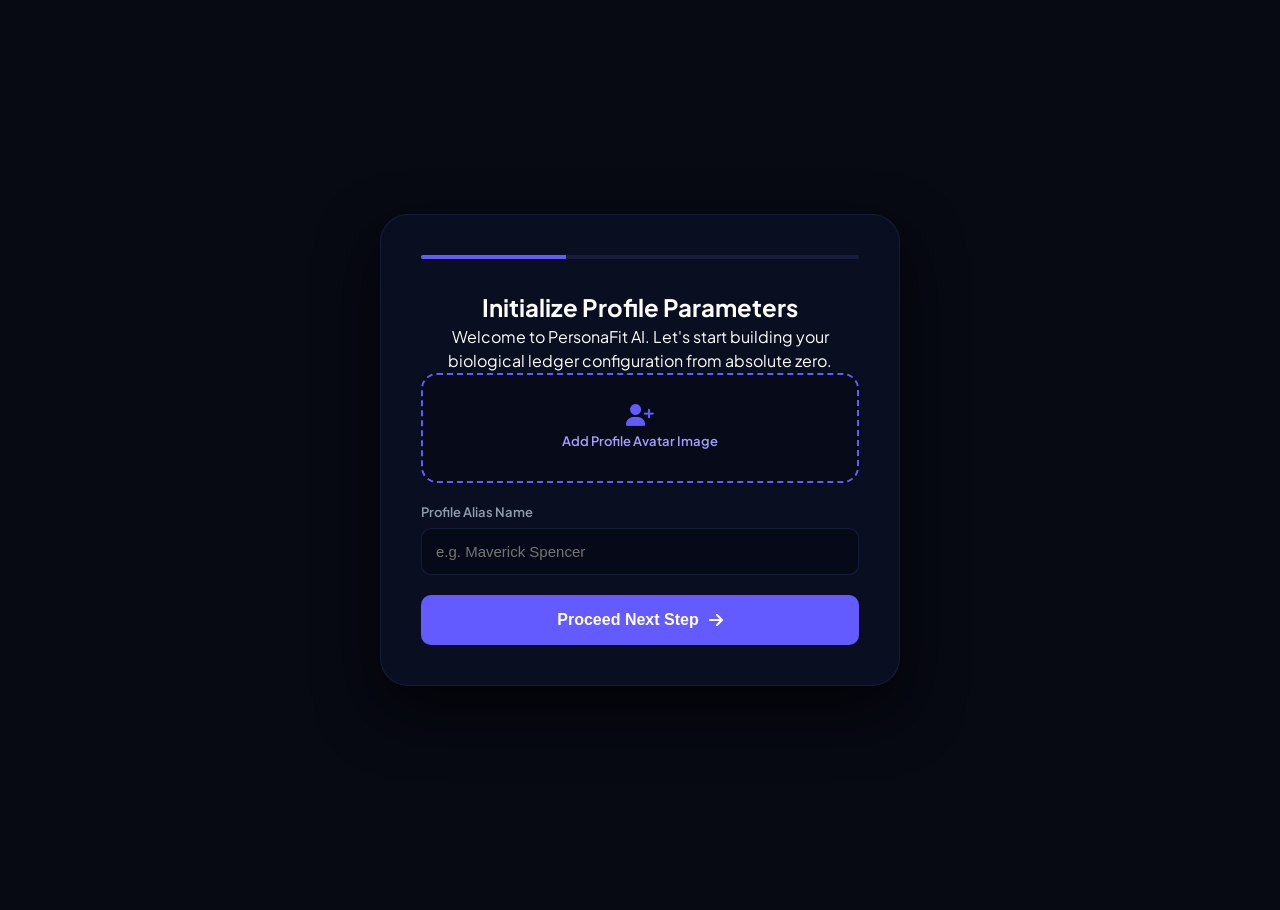
==== index.html @ 4abbf7d6 "Deploying clean split modular structure" ====
<!DOCTYPE html>
<html lang="en">
<head>
    <meta charset="UTF-8">
    <meta name="viewport" content="width=device-width, initial-scale=1.0">
    <title>PersonaFit AI - Complete Visual Lifestyle Hub</title>
    <link rel="preconnect" href="https://fonts.googleapis.com">
    <link rel="preconnect" href="https://fonts.gstatic.com" crossorigin>
    <link href="https://fonts.googleapis.com/css2?family=Plus+Jakarta+Sans:wght@300;400;500;600;700;800&display=swap" rel="stylesheet">
    <link rel="stylesheet" href="https://cdnjs.cloudflare.com/ajax/libs/font-awesome/6.4.0/css/all.min.css">
    
    <link rel="stylesheet" href="style.css">

    <script src="https://cdn.jsdelivr.net/npm/@tensorflow/tfjs@4.10.0/dist/tf.min.js"></script>
    <script src="https://cdn.jsdelivr.net/npm/@tensorflow-models/mobilenet@2.1.1/dist/mobilenet.min.js"></script>
</head>
<body>

    <div id="initialization-overlay">
        <div class="onboarding-card active-step" id="step-card-1">
            <div class="onboarding-progress-bar"><div class="onboarding-progress-fill" style="width: 33%"></div></div>
            <h2>Initialize Profile Parameters</h2>
            <p>Welcome to PersonaFit AI. Let's start building your biological ledger configuration from absolute zero.</p>
            
            <div class="universal-uploader" style="min-height:110px; padding:15px; margin-bottom:20px; border-color:var(--primary-purple);">
                <input type="file" accept="image/*" onchange="processAvatarLoginUpload(this)">
                <i class="fa-solid fa-user-plus" style="color:var(--primary-purple); font-size:22px; margin-bottom:6px;"></i>
                <span id="avatarLoginText" style="font-size:13px; font-weight:600; color:#a39eff;">Add Profile Avatar Image</span>
                <img id="avatarLoginPreview" style="width:60px; height:60px; border-radius:50%; object-fit:cover; display:none; margin-top:8px; border:2px solid var(--primary-purple);">
            </div>

            <div class="form-input-group">
                <label>Profile Alias Name</label>
                <input type="text" id="ob-name" placeholder="e.g. Maverick Spencer">
            </div>
            <button class="btn-primary" style="width:100%; justify-content:center;" onclick="advanceOnboardingStep(2)">Proceed Next Step <i class="fa-solid fa-arrow-right"></i></button>
        </div>

        <div class="onboarding-card" id="step-card-2">
            <div class="onboarding-progress-bar"><div class="onboarding-progress-fill" style="width: 66%"></div></div>
            <h2>Select Target Focus Vector</h2>
            <p>This binds primary macro calculations directly onto your food and workout splits engines.</p>
            <div class="option-matrix-grid">
                <button class="matrix-option-btn selected" id="opt-lean" onclick="selectFocusVector('lean')">
                    <i class="fa-solid fa-bolt"></i>
                    <span>Lean Shredding</span>
                </button>
                <button class="matrix-option-btn" id="opt-bulk" onclick="selectFocusVector('bulk')">
                    <i class="fa-solid fa-cubes"></i>
                    <span>Mass Hypertrophy</span>
                </button>
            </div>
            <button class="btn-primary" style="width:100%; justify-content:center;" onclick="advanceOnboardingStep(3)"> Calibrate Matrix <i class="fa-solid fa-circle-check"></i></button>
        </div>

        <div class="onboarding-card" id="step-card-3">
            <div class="onboarding-progress-bar"><div class="onboarding-progress-fill" style="width: 100%"></div></div>
            <h2 id="status-title">Configuring Ledger Assets</h2>
            <p id="status-desc">Synchronizing database tables and downloading MobileNet computer vision models...</p>
            <div class="loader-track"><div class="loader-fill-line" id="onboarding-loader"></div></div>
        </div>
    </div>

    <header>
        <a onclick="switchToView('home')" class="logo"><i class="fa-solid fa-heart-pulse"></i> PersonaFit <span>AI</span></a>
        <nav>
            <ul>
                <li><a onclick="switchToView('home')" class="nav-link active" id="link-home">Home Workspace</a></li>
                <li><a onclick="switchToView('food')" class="nav-link" id="link-food">Food AI</a></li>
                <li><a onclick="switchToView('workout')" class="nav-link" id="link-workout">Workout AI</a></li>
                <li><a onclick="switchToView('hair')" class="nav-link" id="link-hair">Hair Lookbook</a></li>
                <li><a onclick="switchToView('outfit')" class="nav-link" id="link-outfit">Style Guide</a></li>
            </ul>
        </nav>
        <button class="btn-portal" onclick="resetPlatformLedgerToZero()">
            <img id="navAvatar" class="nav-avatar-circle" alt="User Avatar">
            <span id="portalBtnText">Initializing...</span>
        </button>
    </header>

    <main id="view-home" class="app-view active-view">
        <section class="hero-container">
            <div class="hero-left">
                <div class="badge"><i class="fa-solid fa-microchip"></i> On-Device Vision Active</div>
                <h1>AI-Powered<br>Personalized<br><span>Lifestyle for You</span></h1>
                <p>Click tracking metrics rows to log daily updates. Your uploaded photos are evaluated by MobileNet to ensure category accuracy.</p>
                <div class="cta-group">
                    <button class="btn-primary" onclick="switchToView('food')">Open Analytics Panels <i class="fa-solid fa-arrow-right"></i></button>
                    <button class="btn-secondary" onclick="resetPlatformLedgerToZero()">Clear Live Cache</button>
                </div>
            </div>

            <div class="dashboard-wrapper">
                <div class="sidebar-mock">
                    <div class="side-icon active" onclick="switchToView('home')"><i class="fa-solid fa-border-all"></i></div>
                    <div class="side-icon" onclick="switchToView('food')"><i class="fa-solid fa-utensils"></i></div>
                    <div class="side-icon" onclick="switchToView('workout')"><i class="fa-solid fa-dumbbell"></i></div>
                    <div class="side-icon" onclick="switchToView('hair')"><i class="fa-solid fa-scissors"></i></div>
                    <div class="side-icon" onclick="switchToView('outfit')"><i class="fa-solid fa-shirt"></i></div>
                </div>

                <div class="main-dashboard">
                    <div class="dash-header">Your Active Telemetry Core 👋</div>
                    <div class="metrics-grid">
                        <div class="score-card">
                            <h4>Health Index</h4>
                            <div class="progress-ring-wrapper">
                                <span id="healthScoreText">0%</span>
                                <svg width="100" height="100">
                                    <circle cx="50" cy="50" r="45" stroke="rgba(128,128,128,0.15)" stroke-width="8" fill="transparent"/>
                                    <circle class="progress-ring-circle" id="healthRing" cx="50" cy="50" r="45" stroke-width="8" fill="transparent"/>
                                </svg>
                            </div>
                            <div style="color:var(--accent-blue); font-size:12px; font-weight:600;">System Secure</div>
                        </div>

                        <div class="goals-card">
                            <h4>Calibrate Daily Logs <small style="opacity:0.6; font-size:9px; color: var(--accent-blue);">(Click to add)</small></h4>
                            <div class="goal-item" onclick="incrementMetric('steps', 1000, 10000)">
                                <div class="goal-info"><span>Walking Volume</span><span id="stepsVal">0 / 10,000</span></div>
                                <div class="goal-bar-bg"><div class="goal-bar-fill" id="stepsBar" style="background: var(--accent-green);"></div></div>
                            </div>
                            <div class="goal-item" onclick="incrementMetric('water', 0.25, 2.0)">
                                <div class="goal-info"><span>Hydration Target</span><span id="waterVal">0 / 2 L</span></div>
                                <div class="goal-bar-bg"><div class="goal-bar-fill" id="waterBar" style="background: var(--accent-blue);"></div></div>
                            </div>
                            <div class="goal-item" onclick="incrementMetric('workout', 5, 45)">
                                <div class="goal-info"><span>Kinetic Strain Time</span><span id="workoutVal">0 / 45 min</span></div>
                                <div class="goal-bar-bg"><div class="goal-bar-fill" id="workoutBar" style="background: var(--primary-purple);"></div></div>
                            </div>
                        </div>
                    </div>

                    <div class="recommendations-section">
                        <h3>Redirect Directly To Specialized Analytics Panels</h3>
                        <div class="rec-grid">
                            <div class="rec-card" onclick="switchToView('food')">
                                <img src="https://images.unsplash.com/photo-1512621776951-a57141f2eefd?w=120&auto=format&fit=crop&q=60" alt="Food">
                                <h5>Food Plan</h5><p>Dynamic Macros</p><span class="action-indicator">Redirect</span>
                            </div>
                            <div class="rec-card" onclick="switchToView('workout')">
                                <img src="https://images.unsplash.com/photo-1517838277536-f5f99be501cd?w=120&auto=format&fit=crop&q=60" alt="Fitness">
                                <h5>Workout Plan</h5><p>Routine Config</p><span class="action-indicator">Redirect</span>
                            </div>
                            <div class="rec-card" onclick="switchToView('hair')">
                                <img src="https://images.unsplash.com/photo-1580618672591-eb180b1a973f?w=120&auto=format&fit=crop&q=60" alt="Hair">
                                <h5>Hair Style</h5><p>Visage Scan</p><span class="action-indicator">Redirect</span>
                            </div>
                            <div class="rec-card" onclick="switchToView('outfit')">
                                <img src="https://images.unsplash.com/photo-1593032465175-481ac7f401a0?w=120&auto=format&fit=crop&q=60" alt="Style">
                                <h5>Outfit Ideas</h5><p>Palette Match</p><span class="action-indicator">Redirect</span>
                            </div>
                        </div>
                    </div>
                </div>
            </div>
        </section>
    </main>

    <main id="view-food" class="app-view sub-dashboard-view">
        <a onclick="switchToView('home')" class="back-nav-link"><i class="fa-solid fa-arrow-left"></i> Return to Main Hub</a>
        <div class="panel-header-block">
            <h2>Nutritional Target & Food Analytics</h2>
            <p>Upload meal images. The vision engine checks for ingredients or recipes before processing.</p>
        </div>
        <div class="workspace-layout-grid">
            <div class="main-workspace-card">
                <div class="universal-uploader">
                    <div class="scanning-line" id="foodLaser"></div>
                    <input type="file" accept="image/*" onchange="runVisionClassification(this, 'foodPreview', 'foodLaser', 'foodText', 'food')">
                    <i class="fa-solid fa-camera-retro" style="font-size:28px; color:var(--accent-orange); margin-bottom:8px;"></i>
                    <span id="foodText" style="font-weight:600;">Upload Meal Photo for Macro Scan</span>
                    <img id="foodPreview" class="uploader-preview-img" alt="Food Breakdown Preview">
                    <span id="foodTag" class="vision-meta-tag"></span>
                </div>
                <div class="goal-switch-row">
                    <button class="switch-btn active" id="btn-diet-lean" onclick="toggleDietGoal('lean')">Lean Tissue Shred</button>
                    <button class="switch-btn" id="btn-diet-bulk" onclick="toggleDietGoal('bulk')">Hypertrophy Surplus</button>
                </div>
                <div class="data-display-row">
                    <div><i class="fa-solid fa-fire" style="color:var(--accent-orange)"></i><span>Target Energy Volume</span></div>
                    <span class="tag-pill" id="tag-kcal" style="background:rgba(255,145,0,0.15); color:var(--accent-orange);">2,150 Kcal</span>
                </div>
                <div class="data-display-row">
                    <div><i class="fa-solid fa-egg" style="color:var(--primary-purple)"></i><span>Optimal Target Protein</span></div>
                    <span class="tag-pill" id="tag-protein" style="background:rgba(99,91,255,0.15); color:#a39eff;">140 Grams</span>
                </div>
            </div>
            <div class="side-workspace-card">
                <h4>Engine Computations</h4>
                <p id="diet-insight-text" style="font-size: 14px; color: var(--text-muted);">Macro configuration thresholds are pacing efficiently.</p>
            </div>
        </div>
    </main>

    <main id="view-workout" class="app-view sub-dashboard-view">
        <a onclick="switchToView('home')" class="back-nav-link"><i class="fa-solid fa-arrow-left"></i> Return to Main Hub</a>
        <div class="panel-header-block">
            <h2>Kinematic Conditioning & Workout Optimizer</h2>
            <p>Filter macro routine components based on available physical workout tool configurations.</p>
        </div>
        <div class="workspace-layout-grid">
            <div class="main-workspace-card">
                <div class="goal-switch-row">
                    <button class="switch-btn active" id="btn-equip-gym" onclick="toggleWorkoutEquipment('gym')">Full Gym Rig</button>
                    <button class="switch-btn" id="btn-equip-home" onclick="toggleWorkoutEquipment('home')">Dumbbells Only</button>
                </div>
                <div id="workout-exercises-container"></div>
            </div>
            <div class="side-workspace-card">
                <h4>Biomechanical Status</h4>
                <p style="font-size: 14px; color: var(--text-muted);">Routine structures target functional balance paths cleanly.</p>
            </div>
        </div>
    </main>

    <main id="view-hair" class="app-view sub-dashboard-view">
        <a onclick="switchToView('home')" class="back-nav-link"><i class="fa-solid fa-arrow-left"></i> Return to Main Hub</a>
        <div class="panel-header-block">
            <h2>Visage Topology & Hair Lookbook</h2>
            <p>Initialize computer vision models to verify portrait orientation files.</p>
        </div>
        <div class="workspace-layout-grid">
            <div class="main-workspace-card">
                <div class="universal-uploader">
                    <div class="scanning-line" id="hairLaser"></div>
                    <input type="file" accept="image/*" onchange="runVisionClassification(this, 'hairPreview', 'hairLaser', 'hairText', 'hair')">
                    <i class="fa-solid fa-scissors" style="font-size:28px; color:var(--primary-purple); margin-bottom:8px;"></i>
                    <span id="hairText" style="font-weight:600;">Upload Headshot Photo for Symmetry Scan</span>
                    <img id="hairPreview" class="uploader-preview-img" alt="Facial Mesh Result">
                    <span id="hairTag" class="vision-meta-tag"></span>
                </div>
                <div class="gallery-preview-grid">
                    <div class="gallery-item">
                        <img src="https://images.unsplash.com/photo-1503951914875-452162b0f3f1?w=400&auto=format&fit=crop&q=80" alt="Crop">
                        <div class="gallery-caption"><h5>Textured Mid Crop</h5><p>Offsets structural definition</p></div>
                    </div>
                    <div class="gallery-item">
                        <img src="https://images.unsplash.com/photo-1605497746444-ac9da5848ba7?w=400&auto=format&fit=crop&q=80" alt="Fade">
                        <div class="gallery-caption"><h5>Precision Taper Blend</h5><p>Sharpens jaw silhouette lines</p></div>
                    </div>
                </div>
            </div>
            <div class="side-workspace-card">
                <h4>Symmetry Metrics</h4>
                <div class="data-display-row" style="margin:0;"><span>Topology Index:</span><strong style="color:var(--accent-green)">Geometric Ready</strong></div>
            </div>
        </div>
    </main>

    <main id="view-outfit" class="app-view sub-dashboard-view">
        <a onclick="switchToView('home')" class="back-nav-link"><i class="fa-solid fa-arrow-left"></i> Return to Main Hub</a>
        <div class="panel-header-block">
            <h2>Chromatic Style Matching & Wardrobe Coordinates</h2>
            <p>Upload a fashion photograph. The framework reads structural apparel styles.</p>
        </div>
        <div class="workspace-layout-grid">
            <div class="main-workspace-card">
                <div class="universal-uploader">
                    <div class="scanning-line" id="outfitLaser"></div>
                    <input type="file" accept="image/*" onchange="runVisionClassification(this, 'outfitPreview', 'outfitLaser', 'outfitText', 'outfit')">
                    <i class="fa-solid fa-shirt" style="font-size:28px; color:var(--accent-pink); margin-bottom:8px;"></i>
                    <span id="outfitText" style="font-weight:600;">Upload Fit-Pic Photo for Color Match</span>
                    <img id="outfitPreview" class="uploader-preview-img" alt="Fit Check Breakdown">
                    <span id="outfitTag" class="vision-meta-tag"></span>
                </div>
                <div class="gallery-preview-grid">
                    <div class="gallery-item">
                        <img src="https://images.unsplash.com/photo-1617137968427-85924c800a22?w=400&auto=format&fit=crop&q=80" alt="Smart Casual">
                        <div class="gallery-caption"><h5>Minimal Urban Tailoring</h5><p>Structured layers over neutral accents</p></div>
                    </div>
                    <div class="gallery-item">
                        <img src="https://images.unsplash.com/photo-1551488831-00ddcb6c6bd3?w=400&auto=format&fit=crop&q=80" alt="Capsule">
                        <div class="gallery-caption"><h5>Monochrome Layering Matrix</h5><p>High contrast deep charcoal wardrobe elements</p></div>
                    </div>
                </div>
            </div>
            <div class="side-workspace-card">
                <h4>Palette Vector Data</h4>
                <p style="font-size: 14px; color: var(--text-muted);">Contrast properties optimize layering arrays seamlessly.</p>
            </div>
        </div>
    </main>

    <footer>
        <p>Trusted by elite development accelerators worldwide</p>
        <div class="partner-logos"><span>Google for Startups</span><span>Microsoft Startups</span><span>NVIDIA Inception</span></div>
    </footer>

    <script src="app.js"></script>
    <script src="vision.js"></script>
</body>
</html>
---- style.css ----
:root {
    --bg-dark: #070913;
    --card-bg: rgba(13, 17, 39, 0.75);
    --card-border: rgba(26, 32, 66, 0.8);
    --primary-purple: #635bff;
    --primary-glow: rgba(99, 91, 255, 0.35);
    --text-main: #ffffff;
    --text-muted: #8f9cae;
    --accent-green: #00e676;
    --accent-blue: #00b0ff;
    --accent-orange: #ff9100;
    --accent-pink: #ff4081;
    --accent-red: #ff3d00;
}

* { box-sizing: border-box; margin: 0; padding: 0; }

body {
    background-color: var(--bg-dark);
    color: var(--text-main);
    font-family: 'Plus Jakarta Sans', sans-serif;
    overflow-x: hidden;
    line-height: 1.5;
}

header {
    display: flex; justify-content: space-between; align-items: center; padding: 20px 6%;
    background-color: rgba(7, 9, 19, 0.65); border-bottom: 1px solid var(--card-border);
    backdrop-filter: blur(20px); position: sticky; top: 0; z-index: 100;
}

.logo { display: flex; align-items: center; gap: 10px; font-size: 22px; font-weight: 700; text-decoration: none; color: var(--text-main); cursor: pointer; }
.logo i, .logo span { color: var(--primary-purple); }

nav ul { display: flex; list-style: none; gap: 32px; }
nav ul li a { text-decoration: none; color: var(--text-muted); font-size: 15px; font-weight: 500; cursor: pointer; transition: 0.2s; }
nav ul li a:hover, nav ul li a.active { color: var(--text-main); font-weight: 600; }

.btn-portal { display: flex; align-items: center; gap: 8px; background: var(--primary-purple); color: white; border: none; padding: 10px 24px; border-radius: 8px; cursor: pointer; font-weight: 600; box-shadow: 0 4px 15px var(--primary-glow); }
.nav-avatar-circle { width: 24px; height: 24px; border-radius: 50%; object-fit: cover; border: 1px solid white; display: none; }

#initialization-overlay { position: fixed; top: 0; left: 0; width: 100vw; height: 100vh; background: var(--bg-dark); z-index: 2000; display: flex; align-items: center; justify-content: center; backdrop-filter: blur(30px); }
.onboarding-card { background: var(--card-bg); border: 1px solid var(--card-border); max-width: 520px; width: 90%; border-radius: 28px; padding: 40px; box-shadow: 0 25px 60px rgba(0,0,0,0.6); text-align: center; display: none; }
.onboarding-card.active-step { display: block; animation: smoothReveal 0.4s ease; }

.onboarding-progress-bar { height: 4px; background: var(--card-border); width: 100%; border-radius: 2px; margin-bottom: 30px; overflow: hidden; }
.onboarding-progress-fill { height: 100%; background: var(--primary-purple); width: 33%; transition: width 0.3s ease; }

.option-matrix-grid { display: grid; grid-template-columns: 1fr 1fr; gap: 16px; margin: 24px 0; }
.matrix-option-btn { background: rgba(255,255,255,0.02); border: 1px solid var(--card-border); padding: 20px; border-radius: 16px; color: var(--text-main); font-family: inherit; font-size: 15px; font-weight: 600; cursor: pointer; transition: 0.2s; display: flex; flex-direction: column; align-items: center; gap: 10px; }
.matrix-option-btn:hover { border-color: var(--primary-purple); background: rgba(99, 91, 255, 0.05); }
.matrix-option-btn.selected { border-color: var(--primary-purple); background: var(--primary-purple); }

.loader-track { width: 100%; height: 6px; background: rgba(255,255,255,0.05); border-radius: 10px; margin-top: 20px; overflow: hidden; position: relative; }
.loader-fill-line { width: 0%; height: 100%; background: var(--accent-green); box-shadow: 0 0 10px var(--accent-green); transition: width 0.1s linear; }

.app-view { display: none; animation: smoothReveal 0.4s cubic-bezier(0.16, 1, 0.3, 1); }
.app-view.active-view { display: block; }
@keyframes smoothReveal { from { opacity: 0; transform: translateY(12px); filter: blur(4px); } to { opacity: 1; transform: translateY(0); filter: blur(0); } }

.universal-uploader { border: 2px dashed var(--card-border); border-radius: 16px; padding: 25px; text-align: center; position: relative; overflow: hidden; background: rgba(0,0,0,0.25); cursor: pointer; margin-bottom: 24px; transition: 0.2s; display: flex; flex-direction: column; align-items: center; justify-content: center; min-height: 140px; }
.universal-uploader:hover { border-color: var(--primary-purple); background: rgba(99, 91, 255, 0.05); }
.universal-uploader input[type="file"] { position: absolute; top: 0; left: 0; width: 100%; height: 100%; opacity: 0; cursor: pointer; }
.uploader-preview-img { width: 100%; max-height: 220px; object-fit: contain; border-radius: 12px; margin-top: 10px; display: none; border: 1px solid var(--card-border); }
.vision-meta-tag { display: none; margin-top: 8px; font-size: 12px; font-weight: 700; text-transform: uppercase; padding: 4px 10px; border-radius: 6px; }

.scanning-line { display: none; position: absolute; width: 100%; height: 3px; background: linear-gradient(to right, transparent, var(--primary-purple), transparent); top: 0; left: 0; animation: laserScan 2.2s linear infinite; }
@keyframes laserScan { 0% { top: 0%; } 50% { top: 100%; } 100% { top: 0%; } }

.hero-container { max-width: 1400px; margin: 40px auto; padding: 0 6%; display: grid; grid-template-columns: 1fr 1.28fr; gap: 40px; align-items: center; }
.hero-left h1 { font-size: 54px; line-height: 1.15; font-weight: 800; margin: 15px 0; }
.hero-left h1 span { color: var(--primary-purple); }
.hero-left p { color: var(--text-muted); font-size: 17px; max-width: 480px; margin-bottom: 25px; }

.badge { display: inline-flex; align-items: center; gap: 8px; background: rgba(99, 91, 255, 0.15); border: 1px solid rgba(99, 91, 255, 0.3); color: #a39eff; padding: 6px 16px; border-radius: 20px; font-size: 13px; font-weight: 600; }
.cta-group { display: flex; gap: 16px; }
.btn-primary { background: var(--primary-purple); color: white; border: none; padding: 16px 32px; border-radius: 10px; font-size: 16px; font-weight: 600; cursor: pointer; display: flex; align-items: center; gap: 10px; }
.btn-secondary { background: transparent; color: var(--text-main); border: 1px solid var(--card-border); padding: 16px 32px; border-radius: 10px; font-size: 16px; font-weight: 600; cursor: pointer; }

.dashboard-wrapper { background: var(--card-bg); border: 1px solid var(--card-border); border-radius: 24px; padding: 24px; display: flex; gap: 20px; backdrop-filter: blur(16px); }
.sidebar-mock { display: flex; flex-direction: column; align-items: center; gap: 20px; background: rgba(255, 255, 255, 0.02); border: 1px solid var(--card-border); padding: 20px 12px; border-radius: 16px; }
.side-icon { color: var(--text-muted); font-size: 18px; cursor: pointer; width: 38px; height: 38px; display: flex; align-items: center; justify-content: center; border-radius: 8px; }
.side-icon.active, .side-icon:hover { background: var(--primary-purple); color: white; }

.main-dashboard { flex-grow: 1; display: flex; flex-direction: column; gap: 24px; }
.metrics-grid { display: grid; grid-template-columns: 1fr 1.3fr; gap: 16px; }
.score-card { background: rgba(255, 255, 255, 0.02); border: 1px solid var(--card-border); border-radius: 16px; padding: 20px; text-align: center; display: flex; flex-direction: column; align-items: center; justify-content: center; }
.progress-ring-wrapper { position: relative; width: 100px; height: 100px; display: flex; align-items: center; justify-content: center; margin: 10px 0; }
.progress-ring-wrapper span { font-size: 24px; font-weight: 700; position: absolute; }
.progress-ring-circle { stroke: var(--primary-purple); stroke-dasharray: 283; stroke-dashoffset: 283; transition: stroke-dashoffset 0.6s cubic-bezier(0.16, 1, 0.3, 1); }

.goals-card { background: rgba(255, 255, 255, 0.02); border: 1px solid var(--card-border); border-radius: 16px; padding: 20px; display: flex; flex-direction: column; gap: 12px; }
.goal-item { display: flex; flex-direction: column; gap: 6px; cursor: pointer; padding: 6px; border-radius: 8px; }
.goal-item:hover { background: rgba(255,255,255,0.04); }
.goal-info { display: flex; justify-content: space-between; font-size: 12px; font-weight: 500; }
.goal-bar-bg { height: 6px; background: var(--card-border); border-radius: 4px; overflow: hidden; }
.goal-bar-fill { height: 100%; border-radius: 4px; width: 0%; transition: width 0.6s cubic-bezier(0.16, 1, 0.3, 1); }

.recommendations-section h3 { font-size: 13px; margin-bottom: 12px; color: var(--text-muted); text-transform: uppercase; }
.rec-grid { display: grid; grid-template-columns: repeat(4, 1fr); gap: 12px; }
.rec-card { background: rgba(7, 9, 19, 0.4); border: 1px solid var(--card-border); border-radius: 12px; padding: 14px; text-align: center; display: flex; flex-direction: column; align-items: center; gap: 8px; cursor: pointer; transition: 0.2s; }
.rec-card:hover { border-color: var(--primary-purple); transform: translateY(-3px); }
.rec-card img { width: 52px; height: 52px; border-radius: 50%; object-fit: cover; }
.action-indicator { font-size: 10px; background: var(--primary-purple); color: white; padding: 2px 8px; border-radius: 20px; font-weight: 600; text-transform: uppercase; }

.sub-dashboard-view { max-width: 1200px; margin: 40px auto; padding: 0 6%; }
.back-nav-link { display: inline-flex; align-items: center; gap: 8px; color: var(--primary-purple); font-weight: 600; text-decoration: none; margin-bottom: 20px; cursor: pointer; }
.panel-header-block { margin-bottom: 30px; }
.panel-header-block h2 { font-size: 38px; font-weight: 800; }

.workspace-layout-grid { display: grid; grid-template-columns: 1.6fr 1fr; gap: 30px; }
.main-workspace-card { background: var(--card-bg); border: 1px solid var(--card-border); border-radius: 24px; padding: 32px; backdrop-filter: blur(16px); }
.side-workspace-card { background: rgba(13, 17, 39, 0.45); border: 1px solid var(--card-border); border-radius: 24px; padding: 24px; display: flex; flex-direction: column; gap: 20px; }

.goal-switch-row { display: flex; gap: 10px; margin-bottom: 24px; background: rgba(0,0,0,0.2); padding: 6px; border-radius: 10px; }
.switch-btn { flex: 1; padding: 10px; border-radius: 8px; border: none; background: transparent; color: var(--text-muted); cursor: pointer; font-weight: 600; font-size: 13px; }
.switch-btn.active { background: var(--primary-purple); color: white; }

.data-display-row { display: flex; justify-content: space-between; align-items: center; padding: 14px; background: rgba(255,255,255,0.02); border: 1px solid var(--card-border); border-radius: 12px; margin-bottom: 12px; }
.tag-pill { padding: 4px 12px; border-radius: 6px; font-size: 13px; font-weight: 700; }

.gallery-preview-grid { display: grid; grid-template-columns: repeat(2, 1fr); gap: 16px; }
.gallery-item { border-radius: 16px; border: 1px solid var(--card-border); overflow: hidden; background: #000; position: relative; aspect-ratio: 4/5; }
.gallery-item img { width: 100%; height: 100%; object-fit: cover; opacity: 0.6; }
.gallery-caption { position: absolute; bottom: 0; left: 0; width: 100%; padding: 16px; background: linear-gradient(transparent, rgba(0,0,0,0.95)); }

.form-input-group { text-align: left; margin-bottom: 20px; }
.form-input-group label { display: block; font-size: 13px; color: var(--text-muted); font-weight: 600; margin-bottom: 6px; }
.form-input-group input { width: 100%; background: rgba(0,0,0,0.3); border: 1px solid var(--card-border); padding: 14px; border-radius: 10px; color: white; font-size: 15px; outline: none; }

footer { text-align: center; padding: 60px 20px 40px; opacity: 0.6; }
.partner-logos { display: flex; justify-content: center; gap: 40px; margin-top: 15px; font-size: 14px; color: var(--text-muted); }
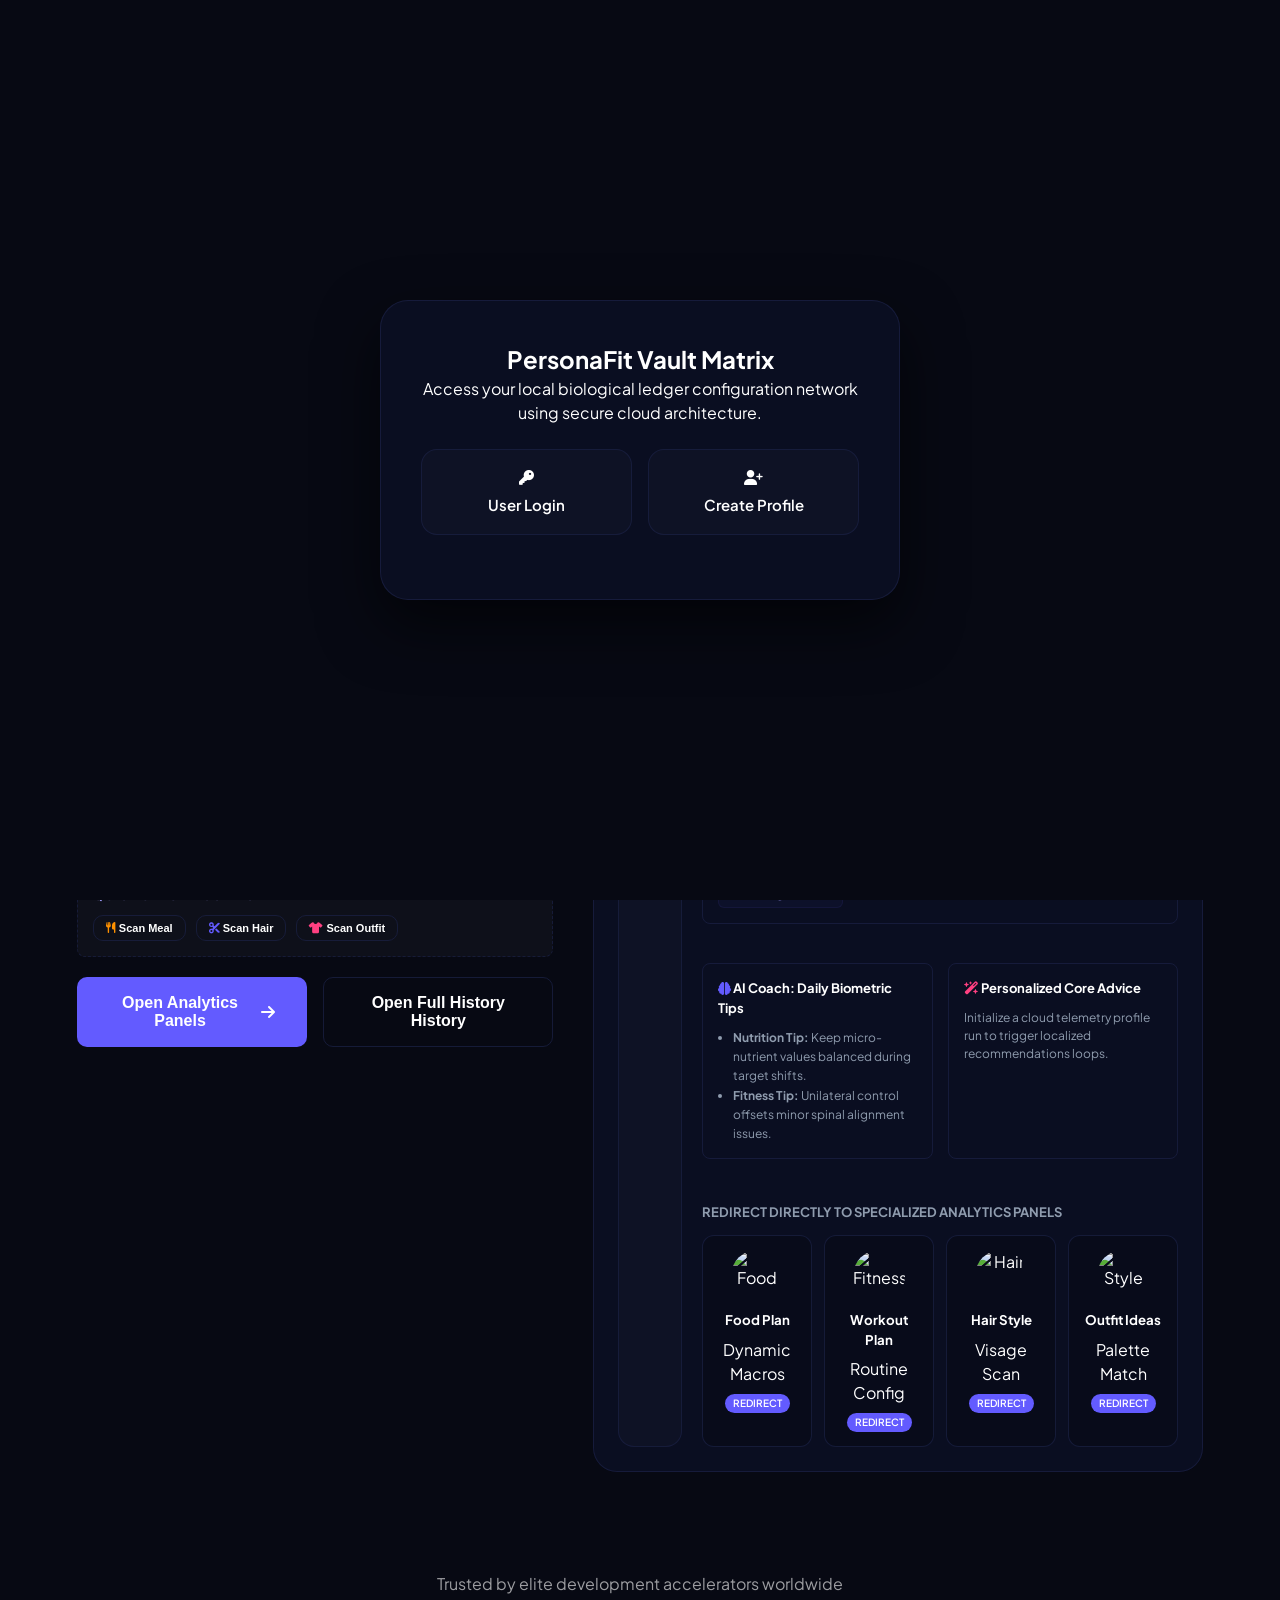
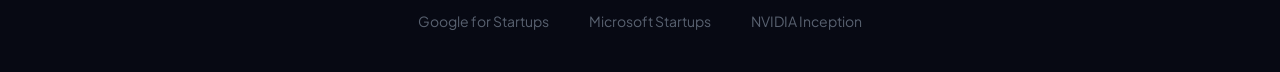
==== commit 28b6ba1f: "Successfully wired live Firebase keys and auth module" ====
--- a/index.html
+++ b/index.html
@@ -6,7 +6,7 @@
     <title>PersonaFit AI - Complete Visual Lifestyle Hub</title>
     <link rel="preconnect" href="https://fonts.googleapis.com">
     <link rel="preconnect" href="https://fonts.gstatic.com" crossorigin>
-    <link href="https://fonts.googleapis.com/css2?family=Plus+Jakarta+Sans:wght@300;400;500;600;700;800&display=swap" rel="stylesheet">
+    <link href="https://fonts.googleapis.com/css2?family=Plus+Jakarta+Sans:wght=300;400;500;600;700;800&display=swap" rel="stylesheet">
     <link rel="stylesheet" href="https://cdnjs.cloudflare.com/ajax/libs/font-awesome/6.4.0/css/all.min.css">
     
     <link rel="stylesheet" href="style.css">
@@ -17,23 +17,54 @@
 <body>
 
     <div id="initialization-overlay">
-        <div class="onboarding-card active-step" id="step-card-1">
-            <div class="onboarding-progress-bar"><div class="onboarding-progress-fill" style="width: 33%"></div></div>
-            <h2>Initialize Profile Parameters</h2>
-            <p>Welcome to PersonaFit AI. Let's start building your biological ledger configuration from absolute zero.</p>
+        <div class="onboarding-card active-step" id="step-auth-choice">
+            <h2>PersonaFit Vault Matrix</h2>
+            <p>Access your local biological ledger configuration network using secure cloud architecture.</p>
+            <div class="option-matrix-grid">
+                <button class="matrix-option-btn" onclick="showAuthForm('login')">
+                    <i class="fa-solid fa-key"></i>
+                    <span>User Login</span>
+                </button>
+                <button class="matrix-option-btn" onclick="showAuthForm('signup')">
+                    <i class="fa-solid fa-user-plus"></i>
+                    <span>Create Profile</span>
+                </button>
+            </div>
+        </div>
+
+        <div class="onboarding-card" id="step-auth-form">
+            <h2 id="auth-title">Create New Profile Ledger</h2>
+            <p id="auth-desc">Secure your biometric configurations with a local access key.</p>
             
-            <div class="universal-uploader" style="min-height:110px; padding:15px; margin-bottom:20px; border-color:var(--primary-purple);">
+            <div class="universal-uploader" id="avatar-upload-zone" style="min-height:100px; padding:10px; margin-bottom:15px; border-color:var(--primary-purple);">
                 <input type="file" accept="image/*" onchange="processAvatarLoginUpload(this)">
-                <i class="fa-solid fa-user-plus" style="color:var(--primary-purple); font-size:22px; margin-bottom:6px;"></i>
-                <span id="avatarLoginText" style="font-size:13px; font-weight:600; color:#a39eff;">Add Profile Avatar Image</span>
-                <img id="avatarLoginPreview" style="width:60px; height:60px; border-radius:50%; object-fit:cover; display:none; margin-top:8px; border:2px solid var(--primary-purple);">
-            </div>
-
+                <i class="fa-solid fa-camera" style="color:var(--primary-purple); font-size:20px; margin-bottom:4px;"></i>
+                <span id="avatarLoginText" style="font-size:12px; font-weight:600; color:#a39eff;">Add Profile Avatar</span>
+                <img id="avatarLoginPreview" style="width:55px; height:55px; border-radius:50%; object-fit:cover; display:none; margin-top:6px; border:2px solid var(--primary-purple);">
+            </div>
+
+            <div class="form-input-group" id="group-username">
+                <label>Profile Identifier Name</label>
+                <input type="text" id="auth-username" placeholder="e.g. Maverick Spencer">
+            </div>
+            <div class="form-input-group" id="group-email">
+                <label>Email Address</label>
+                <input type="email" id="auth-email" placeholder="name@example.com">
+            </div>
+            <div class="form-input-group" id="group-contact">
+                <label>Contact / Phone Number</label>
+                <input type="text" id="auth-contact" placeholder="e.g. +1 555-0199">
+            </div>
             <div class="form-input-group">
-                <label>Profile Alias Name</label>
-                <input type="text" id="ob-name" placeholder="e.g. Maverick Spencer">
-            </div>
-            <button class="btn-primary" style="width:100%; justify-content:center;" onclick="advanceOnboardingStep(2)">Proceed Next Step <i class="fa-solid fa-arrow-right"></i></button>
+                <label>Security Access Code</label>
+                <input type="password" id="auth-password" placeholder="••••••••">
+            </div>
+            
+            <div style="display:flex; gap:10px; margin-top:15px;">
+                <button class="btn-secondary" onclick="showAuthForm('choice')" style="padding:12px 20px;">Back</button>
+                <button class="btn-primary" id="btn-auth-submit" style="flex-grow:1; justify-content:center;" onclick="handleAuthSubmit()">Initialize Security Vector <i class="fa-solid fa-arrow-right"></i></button>
+            </div>
+            <p style="margin-top: 20px; font-size: 11px; opacity: 0.2; cursor: pointer; text-align: center; color: var(--text-muted);" onclick="toggleAdminPanel()">System Registry Log Access</p>
         </div>
 
         <div class="onboarding-card" id="step-card-2">
@@ -43,11 +74,11 @@
             <div class="option-matrix-grid">
                 <button class="matrix-option-btn selected" id="opt-lean" onclick="selectFocusVector('lean')">
                     <i class="fa-solid fa-bolt"></i>
-                    <span>Lean Shredding</span>
+                    <span>Lean Shredding (Loss Mode)</span>
                 </button>
                 <button class="matrix-option-btn" id="opt-bulk" onclick="selectFocusVector('bulk')">
                     <i class="fa-solid fa-cubes"></i>
-                    <span>Mass Hypertrophy</span>
+                    <span>Mass Hypertrophy (Gain Mode)</span>
                 </button>
             </div>
             <button class="btn-primary" style="width:100%; justify-content:center;" onclick="advanceOnboardingStep(3)"> Calibrate Matrix <i class="fa-solid fa-circle-check"></i></button>
@@ -58,6 +89,27 @@
             <h2 id="status-title">Configuring Ledger Assets</h2>
             <p id="status-desc">Synchronizing database tables and downloading MobileNet computer vision models...</p>
             <div class="loader-track"><div class="loader-fill-line" id="onboarding-loader"></div></div>
+        </div>
+
+        <div class="onboarding-card" id="admin-panel" style="display:none; max-width:850px; width:95%; max-height:80vh; overflow-y:auto; text-align:left; border: 1px solid var(--card-border); background: var(--bg-card);">
+            <div style="display:flex; justify-content:space-between; align-items:center; margin-bottom:20px; border-bottom: 1px solid var(--card-border); padding-bottom: 10px;">
+                <h2 style="margin:0; font-size:20px; color: white;"><i class="fa-solid fa-clock-rotate-left" style="color:var(--primary-purple)"></i> Comprehensive Analysis History</h2>
+                <button class="btn-secondary" onclick="toggleAdminPanel()" style="padding:6px 14px; font-size:12px;">Close Panel</button>
+            </div>
+            <div style="overflow-x:auto;">
+                <table style="width:100%; border-collapse:collapse; color:white; font-size:13px;">
+                    <thead>
+                        <tr style="border-bottom:2px solid var(--card-border); color:var(--text-muted); text-align:left;">
+                            <th style="padding:12px;">Telemetry Channel</th>
+                            <th style="padding:12px;">AI Extracted Labels</th>
+                            <th style="padding:12px;">Timestamp Sequence</th>
+                            <th style="padding:12px;">Network Status</th>
+                        </tr>
+                    </thead>
+                    <tbody id="admin-table-body">
+                        </tbody>
+                </table>
+            </div>
         </div>
     </div>
 
@@ -74,19 +126,29 @@
         </nav>
         <button class="btn-portal" onclick="resetPlatformLedgerToZero()">
             <img id="navAvatar" class="nav-avatar-circle" alt="User Avatar">
-            <span id="portalBtnText">Initializing...</span>
+            <span id="portalBtnText">Initializing Core...</span>
         </button>
     </header>
 
     <main id="view-home" class="app-view active-view">
         <section class="hero-container">
             <div class="hero-left">
-                <div class="badge"><i class="fa-solid fa-microchip"></i> On-Device Vision Active</div>
+                <div class="badge"><i class="fa-solid fa-microchip"></i> On-Device Vision Engine Active</div>
                 <h1>AI-Powered<br>Personalized<br><span>Lifestyle for You</span></h1>
                 <p>Click tracking metrics rows to log daily updates. Your uploaded photos are evaluated by MobileNet to ensure category accuracy.</p>
+                
+                <div style="margin: 20px 0; background: rgba(255,255,255,0.03); border: 1px dashed var(--card-border); padding: 15px; border-radius: 8px;">
+                    <h5 style="margin: 0 0 10px 0; font-size:12px; text-transform: uppercase; letter-spacing:1px; color:#a39eff;">Quick Upload Scan Center</h5>
+                    <div style="display:flex; gap:10px; flex-wrap: wrap;">
+                        <button class="btn-secondary" style="font-size:11px; padding:6px 12px;" onclick="switchToView('food')"><i class="fa-solid fa-utensils" style="color:var(--accent-orange)"></i> Scan Meal</button>
+                        <button class="btn-secondary" style="font-size:11px; padding:6px 12px;" onclick="switchToView('hair')"><i class="fa-solid fa-scissors" style="color:var(--primary-purple)"></i> Scan Hair</button>
+                        <button class="btn-secondary" style="font-size:11px; padding:6px 12px;" onclick="switchToView('outfit')"><i class="fa-solid fa-shirt" style="color:var(--accent-pink)"></i> Scan Outfit</button>
+                    </div>
+                </div>
+
                 <div class="cta-group">
                     <button class="btn-primary" onclick="switchToView('food')">Open Analytics Panels <i class="fa-solid fa-arrow-right"></i></button>
-                    <button class="btn-secondary" onclick="resetPlatformLedgerToZero()">Clear Live Cache</button>
+                    <button class="btn-secondary" onclick="toggleAdminPanel()">Open Full History History</button>
                 </div>
             </div>
 
@@ -100,10 +162,26 @@
                 </div>
 
                 <div class="main-dashboard">
+                    <div style="display:grid; grid-template-columns: repeat(auto-fit, minmax(110px, 1fr)); gap: 10px; margin-bottom: 15px;">
+                        <div style="background: var(--bg-card); border: 1px solid var(--card-border); padding: 10px; border-radius: 6px; text-align: center;">
+                            <div style="font-size: 10px; color: var(--text-muted); text-transform: uppercase;">Daily Streak</div>
+                            <div style="font-size: 18px; font-weight: 800; color: var(--accent-green);" id="streak-counter-ui">1 Day</div>
+                        </div>
+                        <div style="background: var(--bg-card); border: 1px solid var(--card-border); padding: 10px; border-radius: 6px; text-align: center;">
+                            <div style="font-size: 10px; color: var(--text-muted); text-transform: uppercase;">Total Uploads</div>
+                            <div style="font-size: 18px; font-weight: 800; color: var(--accent-orange);" id="uploads-counter-ui">0</div>
+                        </div>
+                        <div style="background: var(--bg-card); border: 1px solid var(--card-border); padding: 10px; border-radius: 6px; text-align: center;">
+                            <div style="font-size: 10px; color: var(--text-muted); text-transform: uppercase;">AI Reports</div>
+                            <div style="font-size: 18px; font-weight: 800; color: var(--accent-pink);" id="reports-counter-ui">0</div>
+                        </div>
+                    </div>
+
                     <div class="dash-header">Your Active Telemetry Core 👋</div>
+                    
                     <div class="metrics-grid">
                         <div class="score-card">
-                            <h4>Health Index</h4>
+                            <h4>Health Score</h4>
                             <div class="progress-ring-wrapper">
                                 <span id="healthScoreText">0%</span>
                                 <svg width="100" height="100">
@@ -111,27 +189,63 @@
                                     <circle class="progress-ring-circle" id="healthRing" cx="50" cy="50" r="45" stroke-width="8" fill="transparent"/>
                                 </svg>
                             </div>
-                            <div style="color:var(--accent-blue); font-size:12px; font-weight:600;">System Secure</div>
-                        </div>
-
-                        <div class="goals-card">
-                            <h4>Calibrate Daily Logs <small style="opacity:0.6; font-size:9px; color: var(--accent-blue);">(Click to add)</small></h4>
-                            <div class="goal-item" onclick="incrementMetric('steps', 1000, 10000)">
-                                <div class="goal-info"><span>Walking Volume</span><span id="stepsVal">0 / 10,000</span></div>
-                                <div class="goal-bar-bg"><div class="goal-bar-fill" id="stepsBar" style="background: var(--accent-green);"></div></div>
-                            </div>
-                            <div class="goal-item" onclick="incrementMetric('water', 0.25, 2.0)">
-                                <div class="goal-info"><span>Hydration Target</span><span id="waterVal">0 / 2 L</span></div>
-                                <div class="goal-bar-bg"><div class="goal-bar-fill" id="waterBar" style="background: var(--accent-blue);"></div></div>
-                            </div>
-                            <div class="goal-item" onclick="incrementMetric('workout', 5, 45)">
-                                <div class="goal-info"><span>Kinetic Strain Time</span><span id="workoutVal">0 / 45 min</span></div>
-                                <div class="goal-bar-bg"><div class="goal-bar-fill" id="workoutBar" style="background: var(--primary-purple);"></div></div>
-                            </div>
-                        </div>
-                    </div>
-
-                    <div class="recommendations-section">
+                            <div style="color:var(--accent-blue); font-size:12px; font-weight:600; margin-top:5px;">System Secure</div>
+                        </div>
+
+                        <div class="score-card">
+                            <h4>Style Progress</h4>
+                            <div class="progress-ring-wrapper">
+                                <span id="styleScoreText">85%</span>
+                                <svg width="100" height="100">
+                                    <circle cx="50" cy="50" r="45" stroke="rgba(128,128,128,0.15)" stroke-width="8" fill="transparent"/>
+                                    <circle class="progress-ring-circle" id="styleRing" cx="50" cy="50" r="45" stroke-width="8" fill="transparent" stroke="var(--accent-pink)" stroke-dasharray="283" stroke-dashoffset="40"/>
+                                </svg>
+                            </div>
+                            <div style="color:var(--accent-pink); font-size:12px; font-weight:600; margin-top:5px;">Palette Tuned</div>
+                        </div>
+                    </div>
+
+                    <div class="goals-card" style="margin-top: 15px;">
+                        <h4>Calibrate Daily Biometrics <small style="opacity:0.6; font-size:9px; color: var(--accent-blue);">(Click rows to increment logs)</small></h4>
+                        <div class="goal-item" onclick="incrementMetric('steps', 1000, 10000)">
+                            <div class="goal-info"><span>Walking Volume (Daily Steps)</span><span id="stepsVal">0 / 10,000</span></div>
+                            <div class="goal-bar-bg"><div class="goal-bar-fill" id="stepsBar" style="background: var(--accent-green);"></div></div>
+                        </div>
+                        <div class="goal-item" onclick="incrementMetric('water', 0.25, 2.0)">
+                            <div class="goal-info"><span>Hydration Target (Water Intake)</span><span id="waterVal">0 / 2 L</span></div>
+                            <div class="goal-bar-bg"><div class="goal-bar-fill" id="waterBar" style="background: var(--accent-blue);"></div></div>
+                        </div>
+                        <div class="goal-item" onclick="incrementMetric('workout', 5, 45)">
+                            <div class="goal-info"><span>Kinetic Strain Time (Workout Minutes)</span><span id="workoutVal">0 / 45 min</span></div>
+                            <div class="goal-bar-bg"><div class="goal-bar-fill" id="workoutBar" style="background: var(--primary-purple);"></div></div>
+                        </div>
+                    </div>
+
+                    <div style="margin-top:20px; background:var(--bg-card); border: 1px solid var(--card-border); padding: 15px; border-radius:8px;">
+                        <h4 style="margin:0 0 12px 0; font-size:14px; color:white;"><i class="fa-solid fa-trophy" style="color:var(--accent-orange)"></i> Unlocked Achievement Elements</h4>
+                        <div style="display:flex; gap:10px; flex-wrap:wrap;" id="achievements-display-container">
+                            <span class="tag-pill" style="background:rgba(255,145,0,0.1); color:var(--accent-orange); border:1px solid rgba(255,145,0,0.2); opacity: 0.4;"><i class="fa-solid fa-lock"></i> First Analysis</span>
+                            <span class="tag-pill" style="background:rgba(46,213,115,0.1); color:var(--accent-green); border:1px solid rgba(46,213,115,0.2); opacity: 0.4;"><i class="fa-solid fa-lock"></i> Healthy Eater</span>
+                            <span class="tag-pill" style="background:rgba(255,71,87,0.1); color:var(--accent-pink); border:1px solid rgba(255,71,87,0.2); opacity: 0.4;"><i class="fa-solid fa-lock"></i> Style Explorer</span>
+                            <span class="tag-pill" style="background:rgba(99,91,255,0.1); color:#a39eff; border:1px solid rgba(99,91,255,0.2); opacity: 0.4;"><i class="fa-solid fa-lock"></i> 7-Day Streak</span>
+                        </div>
+                    </div>
+
+                    <div style="margin-top: 15px; display: grid; grid-template-columns: 1fr 1fr; gap: 15px;">
+                        <div style="background: var(--bg-card); border: 1px solid var(--card-border); padding: 15px; border-radius: 8px;">
+                            <h4 style="margin:0 0 10px 0; font-size:13px; color:white;"><i class="fa-solid fa-brain" style="color:var(--primary-purple)"></i> AI Coach: Daily Biometric Tips</h4>
+                            <ul style="margin:0; padding-left:15px; font-size:12px; color:var(--text-muted); line-height:1.6;">
+                                <li><strong>Nutrition Tip:</strong> Keep micro-nutrient values balanced during target shifts.</li>
+                                <li><strong>Fitness Tip:</strong> Unilateral control offsets minor spinal alignment issues.</li>
+                            </ul>
+                        </div>
+                        <div style="background: var(--bg-card); border: 1px solid var(--card-border); padding: 15px; border-radius: 8px;">
+                            <h4 style="margin:0 0 10px 0; font-size:13px; color:white;"><i class="fa-solid fa-wand-magic-sparkles" style="color:var(--accent-pink)"></i> Personalized Core Advice</h4>
+                            <p id="dynamic-coach-advice" style="margin:0; font-size:12px; color:var(--text-muted); line-height:1.5;">Initialize a cloud telemetry profile run to trigger localized recommendations loops.</p>
+                        </div>
+                    </div>
+
+                    <div class="recommendations-section" style="margin-top:20px;">
                         <h3>Redirect Directly To Specialized Analytics Panels</h3>
                         <div class="rec-grid">
                             <div class="rec-card" onclick="switchToView('food')">
@@ -174,11 +288,11 @@
                     <span id="foodTag" class="vision-meta-tag"></span>
                 </div>
                 <div class="goal-switch-row">
-                    <button class="switch-btn active" id="btn-diet-lean" onclick="toggleDietGoal('lean')">Lean Tissue Shred</button>
-                    <button class="switch-btn" id="btn-diet-bulk" onclick="toggleDietGoal('bulk')">Hypertrophy Surplus</button>
+                    <button class="switch-btn active" id="btn-diet-lean" onclick="toggleDietGoal('lean')">Lean Tissue Shred (Weight Loss)</button>
+                    <button class="switch-btn" id="btn-diet-bulk" onclick="toggleDietGoal('bulk')">Hypertrophy Surplus (Muscle Gain)</button>
                 </div>
                 <div class="data-display-row">
-                    <div><i class="fa-solid fa-fire" style="color:var(--accent-orange)"></i><span>Target Energy Volume</span></div>
+                    <div><i class="fa-solid fa-fire" style="color:var(--accent-orange)"></i><span>Target Daily Calories</span></div>
                     <span class="tag-pill" id="tag-kcal" style="background:rgba(255,145,0,0.15); color:var(--accent-orange);">2,150 Kcal</span>
                 </div>
                 <div class="data-display-row">
@@ -187,7 +301,7 @@
                 </div>
             </div>
             <div class="side-workspace-card">
-                <h4>Engine Computations</h4>
+                <h4>Engine Computations & Insights</h4>
                 <p id="diet-insight-text" style="font-size: 14px; color: var(--text-muted);">Macro configuration thresholds are pacing efficiently.</p>
             </div>
         </div>
@@ -197,13 +311,13 @@
         <a onclick="switchToView('home')" class="back-nav-link"><i class="fa-solid fa-arrow-left"></i> Return to Main Hub</a>
         <div class="panel-header-block">
             <h2>Kinematic Conditioning & Workout Optimizer</h2>
-            <p>Filter macro routine components based on available physical workout tool configurations.</p>
+            <p>Filter exercise routine lists based on available tool configurations.</p>
         </div>
         <div class="workspace-layout-grid">
             <div class="main-workspace-card">
                 <div class="goal-switch-row">
-                    <button class="switch-btn active" id="btn-equip-gym" onclick="toggleWorkoutEquipment('gym')">Full Gym Rig</button>
-                    <button class="switch-btn" id="btn-equip-home" onclick="toggleWorkoutEquipment('home')">Dumbbells Only</button>
+                    <button class="switch-btn active" id="btn-equip-gym" onclick="toggleWorkoutEquipment('gym')">Gym Workouts (Full Rig)</button>
+                    <button class="switch-btn" id="btn-equip-home" onclick="toggleWorkoutEquipment('home')">Home Workouts (Dumbbells Only)</button>
                 </div>
                 <div id="workout-exercises-container"></div>
             </div>
@@ -218,7 +332,7 @@
         <a onclick="switchToView('home')" class="back-nav-link"><i class="fa-solid fa-arrow-left"></i> Return to Main Hub</a>
         <div class="panel-header-block">
             <h2>Visage Topology & Hair Lookbook</h2>
-            <p>Initialize computer vision models to verify portrait orientation files.</p>
+            <p>Initialize computer vision models to verify portrait orientation files and isolate hair lines.</p>
         </div>
         <div class="workspace-layout-grid">
             <div class="main-workspace-card">
@@ -226,7 +340,7 @@
                     <div class="scanning-line" id="hairLaser"></div>
                     <input type="file" accept="image/*" onchange="runVisionClassification(this, 'hairPreview', 'hairLaser', 'hairText', 'hair')">
                     <i class="fa-solid fa-scissors" style="font-size:28px; color:var(--primary-purple); margin-bottom:8px;"></i>
-                    <span id="hairText" style="font-weight:600;">Upload Headshot Photo for Symmetry Scan</span>
+                    <span id="hairText" style="font-weight:600;">Upload Headshot Photo for Face/Hair Detection</span>
                     <img id="hairPreview" class="uploader-preview-img" alt="Facial Mesh Result">
                     <span id="hairTag" class="vision-meta-tag"></span>
                 </div>
@@ -237,7 +351,7 @@
                     </div>
                     <div class="gallery-item">
                         <img src="https://images.unsplash.com/photo-1605497746444-ac9da5848ba7?w=400&auto=format&fit=crop&q=80" alt="Fade">
-                        <div class="gallery-caption"><h5>Precision Taper Blend</h5><p>Sharpens jaw silhouette lines</p></div>
+                        <div class="gallery-caption"><h5>Precision Taper Blend</h5><p>Hairstyle Recommendations</p></div>
                     </div>
                 </div>
             </div>
@@ -252,7 +366,7 @@
         <a onclick="switchToView('home')" class="back-nav-link"><i class="fa-solid fa-arrow-left"></i> Return to Main Hub</a>
         <div class="panel-header-block">
             <h2>Chromatic Style Matching & Wardrobe Coordinates</h2>
-            <p>Upload a fashion photograph. The framework reads structural apparel styles.</p>
+            <p>Upload fashion photos. The framework processes clothing detection and style matrix components.</p>
         </div>
         <div class="workspace-layout-grid">
             <div class="main-workspace-card">
@@ -267,11 +381,11 @@
                 <div class="gallery-preview-grid">
                     <div class="gallery-item">
                         <img src="https://images.unsplash.com/photo-1617137968427-85924c800a22?w=400&auto=format&fit=crop&q=80" alt="Smart Casual">
-                        <div class="gallery-caption"><h5>Minimal Urban Tailoring</h5><p>Structured layers over neutral accents</p></div>
+                        <div class="gallery-caption"><h5>Minimal Urban Tailoring</h5><p>Style Recommendations Loaded</p></div>
                     </div>
                     <div class="gallery-item">
                         <img src="https://images.unsplash.com/photo-1551488831-00ddcb6c6bd3?w=400&auto=format&fit=crop&q=80" alt="Capsule">
-                        <div class="gallery-caption"><h5>Monochrome Layering Matrix</h5><p>High contrast deep charcoal wardrobe elements</p></div>
+                        <div class="gallery-caption"><h5>Monochrome Layering Matrix</h5><p>High contrast deep charcoal assets</p></div>
                     </div>
                 </div>
             </div>
@@ -287,6 +401,8 @@
         <div class="partner-logos"><span>Google for Startups</span><span>Microsoft Startups</span><span>NVIDIA Inception</span></div>
     </footer>
 
+    <script src="https://cdn.jsdelivr.net/npm/@supabase/supabase-js@2"></script>
+
     <script src="app.js"></script>
     <script src="vision.js"></script>
 </body>
--- a/style.css
+++ b/style.css
@@ -129,4 +129,60 @@
 .form-input-group input { width: 100%; background: rgba(0,0,0,0.3); border: 1px solid var(--card-border); padding: 14px; border-radius: 10px; color: white; font-size: 15px; outline: none; }
 
 footer { text-align: center; padding: 60px 20px 40px; opacity: 0.6; }
-.partner-logos { display: flex; justify-content: center; gap: 40px; margin-top: 15px; font-size: 14px; color: var(--text-muted); }+.partner-logos { display: flex; justify-content: center; gap: 40px; margin-top: 15px; font-size: 14px; color: var(--text-muted); }
+/* ==========================================
+   FIXED PROFILE PORTAL IDENTIFIER LAYOUT
+   ========================================== */
+header {
+    display: flex !important;
+    justify-content: space-between !important;
+    align-items: center !important;
+    padding: 10px 4%;
+    background: #0d0d13;
+    border-bottom: 1px solid rgba(255, 255, 255, 0.05);
+}
+
+header nav ul {
+    display: flex;
+    list-style: none;
+    gap: 20px;
+    margin: 0;
+    padding: 0;
+}
+
+/* Force visibility on the button container */
+.btn-portal {
+    display: flex !important;
+    align-items: center !important;
+    gap: 10px !important;
+    background: rgba(99, 91, 255, 0.1) !important;
+    border: 1px solid var(--primary-purple, #635bff) !important;
+    padding: 6px 14px !important;
+    border-radius: 20px !important;
+    cursor: pointer !important;
+    transition: all 0.2s ease;
+    z-index: 999;
+}
+
+.btn-portal:hover {
+    background: rgba(99, 91, 255, 0.2) !important;
+    box-shadow: 0 0 12px rgba(99, 91, 255, 0.4);
+}
+
+/* Keep text crisp, bright, and clean against the dark canvas */
+#portalBtnText {
+    color: #ffffff !important;
+    font-weight: 600 !important;
+    font-size: 13px !important;
+    text-transform: capitalize;
+}
+
+/* Ensure avatar image shapes into a tight perfect circle next to text */
+.nav-avatar-circle {
+    width: 26px !important;
+    height: 26px !important;
+    border-radius: 50% !important;
+    object-fit: cover !important;
+    border: 1px solid rgba(255, 255, 255, 0.3) !important;
+    background: #222;
+}
